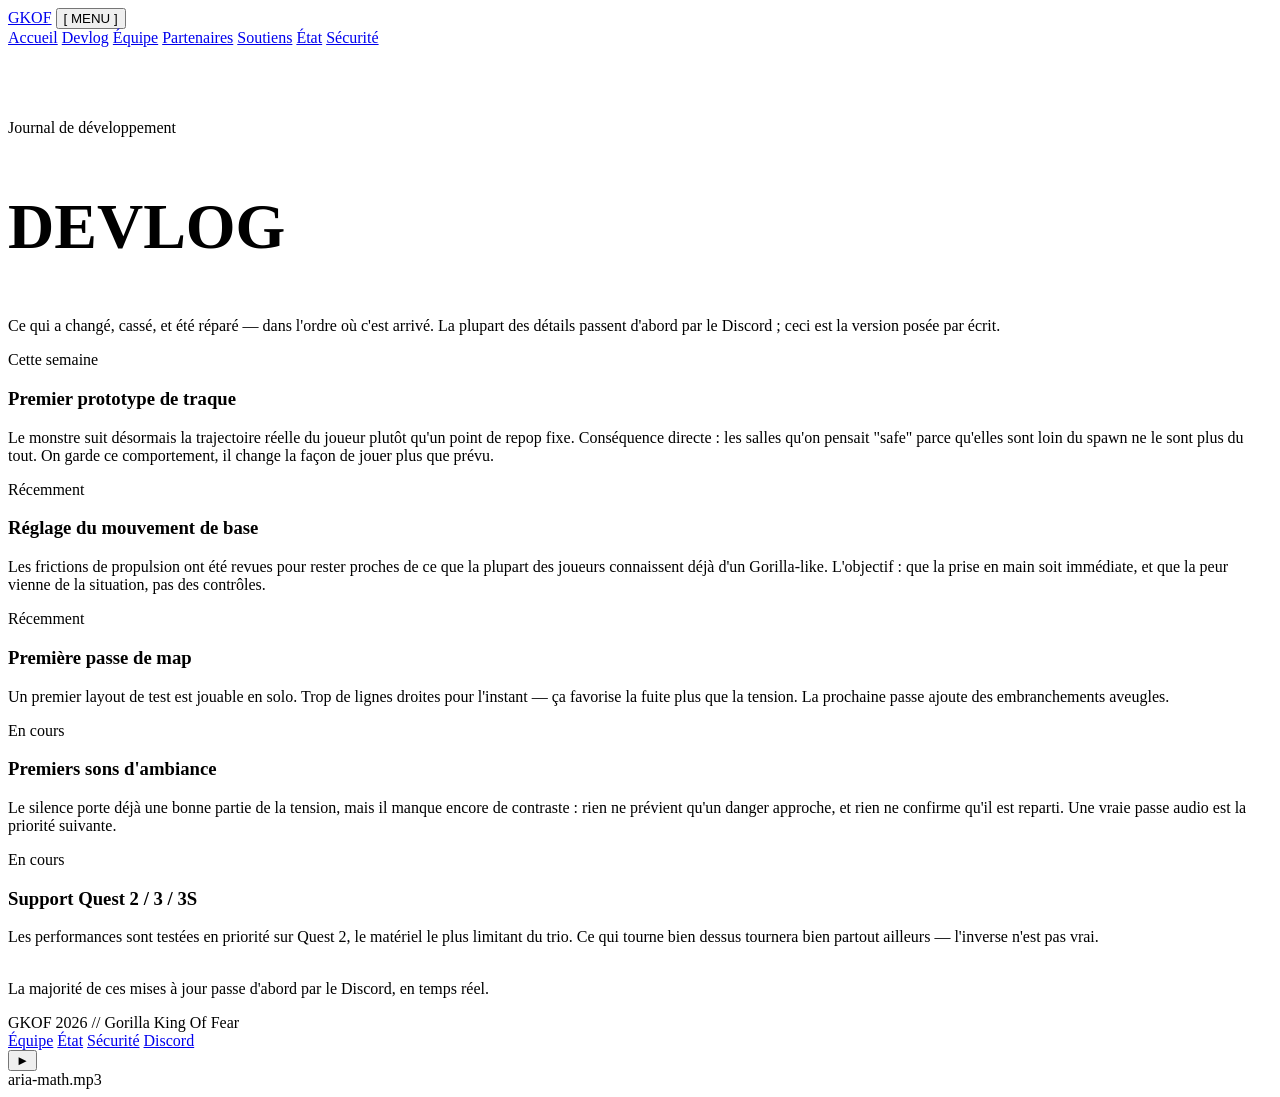
==== devlog.html @ 18f98f0b "Add files via upload" ====
<!DOCTYPE html>
<html lang="fr">
<head>
<meta charset="UTF-8">
<title>Devlog — GKOF</title>
<meta name="description" content="Journal de développement de Gorilla King Of Fear (GKOF).">
<meta name="viewport" content="width=device-width, initial-scale=1.0">
<meta name="theme-color" content="#060606">
<link rel="preconnect" href="https://fonts.googleapis.com">
<link href="https://fonts.googleapis.com/css2?family=Anton&family=IBM+Plex+Mono:wght@400;500;600&family=VT323&display=swap" rel="stylesheet">
<link rel="stylesheet" href="assets/style.css">
</head>
<body>

<div class="crt-overlay"></div>
<div class="noise-overlay"></div>
<div class="vignette"></div>

<audio id="bgm" src="assets/aria-math.mp3" loop preload="none"></audio>

<header class="site-header">
  <div class="header-inner">
    <a class="brand" href="index.html"><span class="rec"></span> GKOF</a>
    <button class="nav-toggle">[ MENU ]</button>
    <nav class="main-nav">
      <a href="index.html">Accueil</a>
      <a href="devlog.html" class="active">Devlog</a>
      <a href="equipe.html">Équipe</a>
      <a href="partenaires.html">Partenaires</a>
      <a href="soutiens.html">Soutiens</a>
      <a href="etat.html">État</a>
      <a href="securite.html">Sécurité</a>
    </nav>
  </div>
</header>

<main>

  <section class="hero" style="padding-top:56px;">
    <div class="wrap">
      <p class="eyebrow">Journal de développement</p>
      <h1 class="glitch-title" data-text="DEVLOG" style="font-size:clamp(38px,7vw,64px);">DEVLOG</h1>
      <p class="lede">Ce qui a changé, cassé, et été réparé — dans l'ordre où c'est arrivé. La plupart
      des détails passent d'abord par le Discord ; ceci est la version posée par écrit.</p>
    </div>
  </section>

  <section style="border-bottom:none;">
    <div class="wrap">

      <div class="log-entry">
        <div class="log-tag">Cette semaine</div>
        <div>
          <h3>Premier prototype de traque</h3>
          <p>Le monstre suit désormais la trajectoire réelle du joueur plutôt qu'un point de
          repop fixe. Conséquence directe : les salles qu'on pensait "safe" parce qu'elles sont loin
          du spawn ne le sont plus du tout. On garde ce comportement, il change la façon de jouer
          plus que prévu.</p>
        </div>
      </div>

      <div class="log-entry">
        <div class="log-tag">Récemment</div>
        <div>
          <h3>Réglage du mouvement de base</h3>
          <p>Les frictions de propulsion ont été revues pour rester proches de ce que la plupart
          des joueurs connaissent déjà d'un Gorilla-like. L'objectif : que la prise en main soit
          immédiate, et que la peur vienne de la situation, pas des contrôles.</p>
        </div>
      </div>

      <div class="log-entry">
        <div class="log-tag">Récemment</div>
        <div>
          <h3>Première passe de map</h3>
          <p>Un premier layout de test est jouable en solo. Trop de lignes droites pour l'instant —
          ça favorise la fuite plus que la tension. La prochaine passe ajoute des embranchements
          aveugles.</p>
        </div>
      </div>

      <div class="log-entry">
        <div class="log-tag">En cours</div>
        <div>
          <h3>Premiers sons d'ambiance</h3>
          <p>Le silence porte déjà une bonne partie de la tension, mais il manque encore de
          contraste : rien ne prévient qu'un danger approche, et rien ne confirme qu'il est reparti.
          Une vraie passe audio est la priorité suivante.</p>
        </div>
      </div>

      <div class="log-entry">
        <div class="log-tag">En cours</div>
        <div>
          <h3>Support Quest 2 / 3 / 3S</h3>
          <p>Les performances sont testées en priorité sur Quest 2, le matériel le plus limitant du
          trio. Ce qui tourne bien dessus tournera bien partout ailleurs — l'inverse n'est pas vrai.</p>
        </div>
      </div>

      <p style="margin-top:34px; font-family:var(--font-data); color:var(--fg-faint); font-size:16px;">
        La majorité de ces mises à jour passe d'abord par le Discord, en temps réel.
      </p>
    </div>
  </section>

</main>

<footer class="site-footer">
  <div class="wrap">
    GKOF 2026 // Gorilla King Of Fear
    <div class="footer-links">
      <a href="equipe.html">Équipe</a>
      <a href="etat.html">État</a>
      <a href="securite.html">Sécurité</a>
      <a href="#">Discord</a>
    </div>
  </div>
</footer>

<div class="tape-deck">
  <button id="tapePlay" aria-label="Lancer la musique">►</button>
  <div class="bars"><i></i><i></i><i></i><i></i></div>
  <span>aria-math.mp3</span>
</div>

<script src="assets/glitch.js"></script>
</body>
</html>
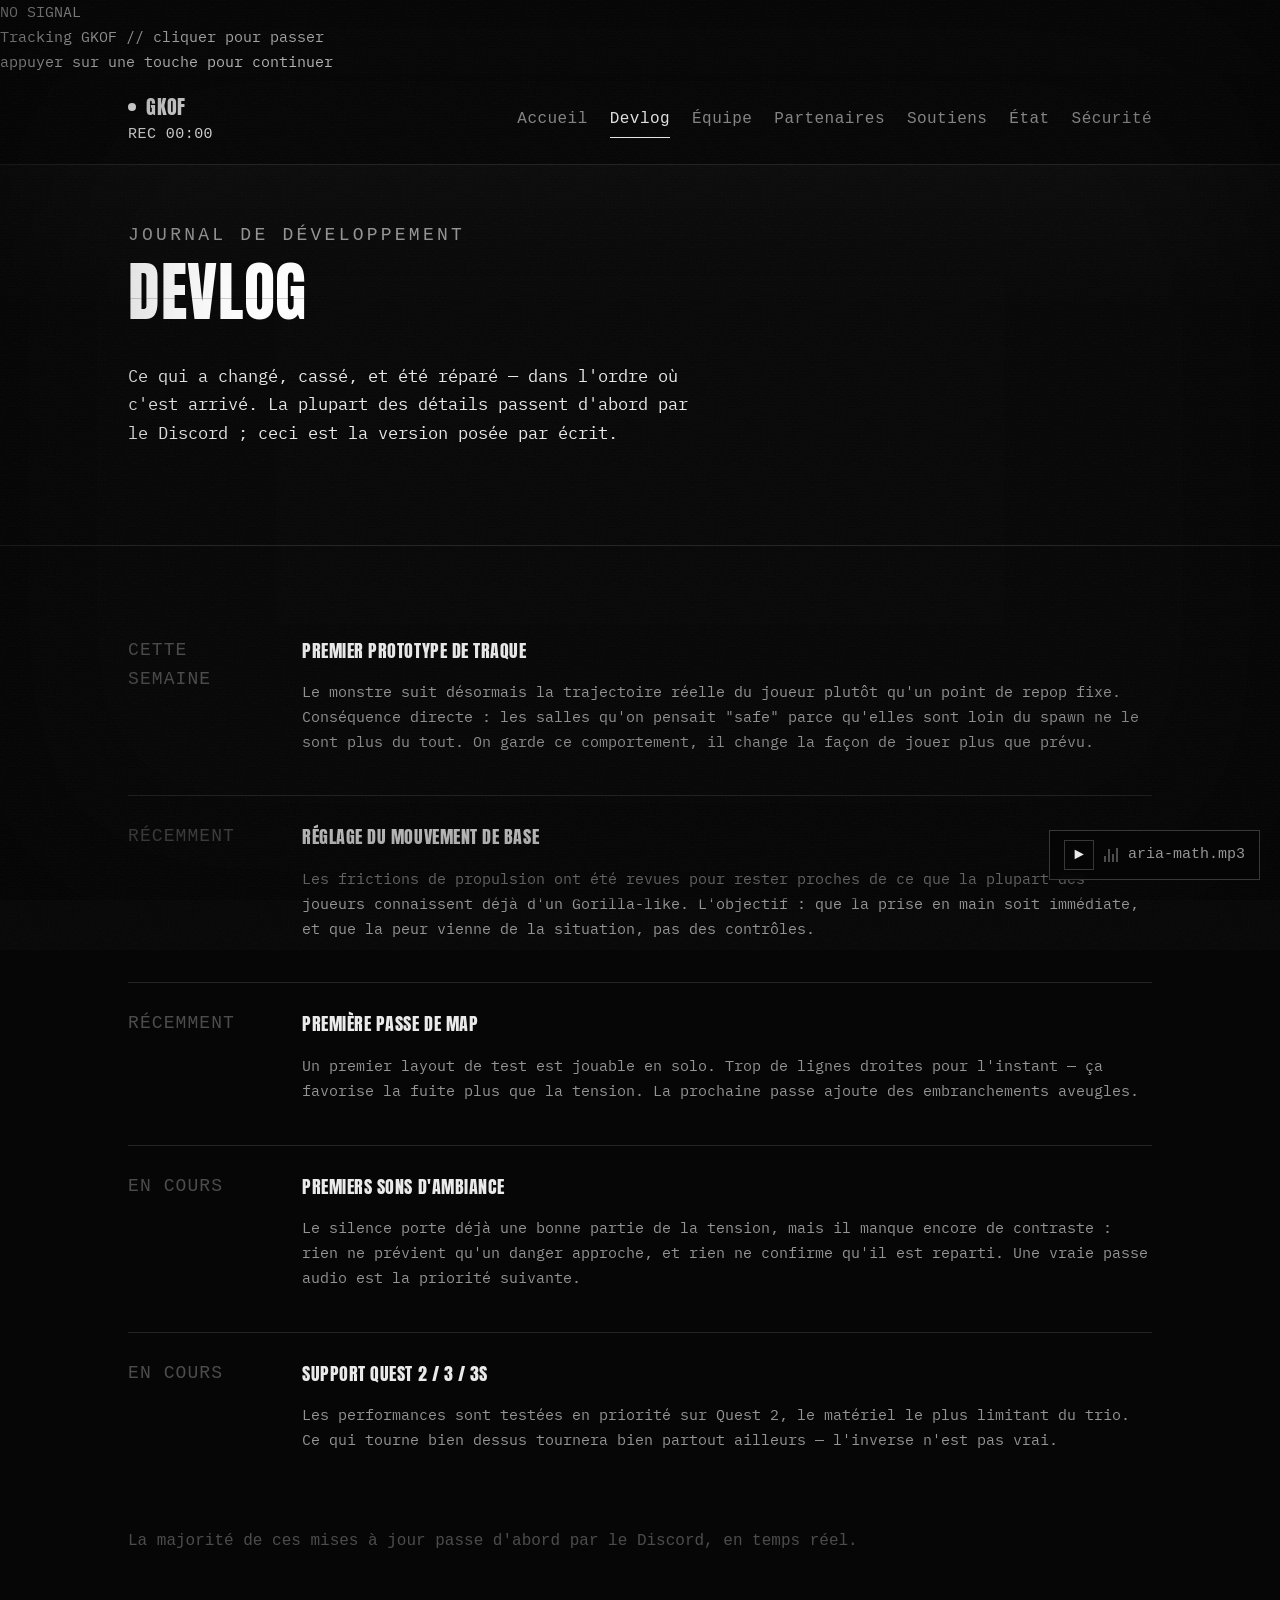
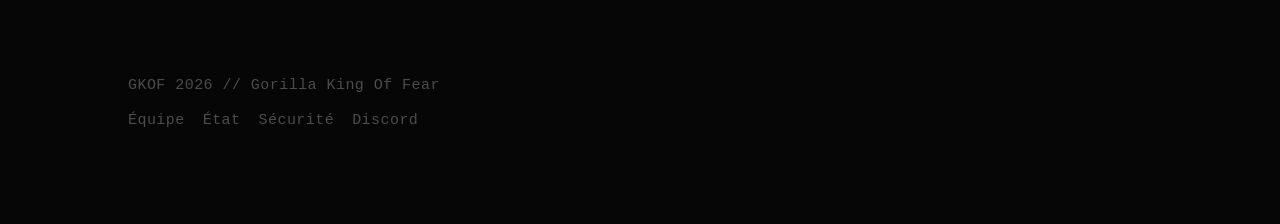
==== commit c7478e75: "Update devlog.html" ====
--- a/devlog.html
+++ b/devlog.html
@@ -12,15 +12,28 @@
 </head>
 <body>
 
+<div class="intro-boot" id="introBoot">
+  <div class="noise-full"></div>
+  <div class="boot-text">NO SIGNAL</div>
+  <div class="boot-sub">Tracking GKOF // cliquer pour passer</div>
+  <div class="skip-hint">appuyer sur une touche pour continuer</div>
+  <div class="test-bars"><i></i><i></i><i></i><i></i><i></i><i></i><i></i></div>
+</div>
+
 <div class="crt-overlay"></div>
 <div class="noise-overlay"></div>
 <div class="vignette"></div>
+<div class="tracking-sweep"></div>
 
 <audio id="bgm" src="assets/aria-math.mp3" loop preload="none"></audio>
 
+<div class="test-bars"><i></i><i></i><i></i><i></i><i></i><i></i><i></i></div>
 <header class="site-header">
   <div class="header-inner">
-    <a class="brand" href="index.html"><span class="rec"></span> GKOF</a>
+    <div class="header-left">
+      <a class="brand" href="index.html"><span class="rec"></span> GKOF</a>
+      <span class="rec-timer" id="recTimer">REC 00:00</span>
+    </div>
     <button class="nav-toggle">[ MENU ]</button>
     <nav class="main-nav">
       <a href="index.html">Accueil</a>
@@ -106,6 +119,7 @@
 
 </main>
 
+<div class="test-bars foot"><i></i><i></i><i></i><i></i><i></i><i></i><i></i></div>
 <footer class="site-footer">
   <div class="wrap">
     GKOF 2026 // Gorilla King Of Fear
--- a/assets/style.css
+++ b/assets/style.css
@@ -0,0 +1,331 @@
+/* ==========================================================================
+   GORILLA KING OF FEAR — VHS/GLITCH SYSTEM
+   Monochrome. Everything is a shade of the same signal.
+   ========================================================================== */
+
+:root{
+  --bg:        #060606;
+  --bg-alt:    #0d0d0d;
+  --fg:        #eaeaea;
+  --fg-dim:    #949494;
+  --fg-faint:  #4c4c4c;
+  --line:      #232323;
+  --line-lite: #383838;
+  --white:     #ffffff;
+  --black:     #000000;
+
+  --font-display: 'Anton', 'Arial Narrow', sans-serif;
+  --font-body:    'IBM Plex Mono', 'Courier New', monospace;
+  --font-data:    'VT323', monospace;
+
+  --ease: cubic-bezier(.2,.8,.2,1);
+}
+
+*{ box-sizing:border-box; }
+html{ scroll-behavior:smooth; }
+
+body{
+  margin:0;
+  background:var(--bg);
+  color:var(--fg);
+  font-family:var(--font-body);
+  font-size:15px;
+  line-height:1.65;
+  -webkit-font-smoothing:antialiased;
+  position:relative;
+  overflow-x:hidden;
+}
+
+a{ color:inherit; text-decoration:none; }
+img{ max-width:100%; display:block; }
+::selection{ background:var(--white); color:var(--black); }
+
+/* Focus visibility kept even in a broken-signal theme */
+a:focus-visible, button:focus-visible, input:focus-visible{
+  outline:2px solid var(--white);
+  outline-offset:3px;
+}
+
+/* -------------------------------------------------------------------------
+   AMBIENT SIGNAL: scanlines + noise + vignette, fixed over everything
+   ------------------------------------------------------------------------- */
+.crt-overlay{
+  position:fixed; inset:0; pointer-events:none; z-index:9000; mix-blend-mode:overlay;
+  background:
+    repeating-linear-gradient(
+      to bottom,
+      rgba(255,255,255,.035) 0px,
+      rgba(255,255,255,.035) 1px,
+      rgba(0,0,0,0) 2px,
+      rgba(0,0,0,0) 3px
+    );
+}
+.noise-overlay{
+  position:fixed; inset:-50px; pointer-events:none; z-index:8999; opacity:.05;
+  background-image:url("data:image/svg+xml;utf8,<svg xmlns='http://www.w3.org/2000/svg' width='120' height='120'><filter id='n'><feTurbulence type='fractalNoise' baseFrequency='0.9' numOctaves='2' stitchTiles='stitch'/></filter><rect width='100%25' height='100%25' filter='url(%23n)'/></svg>");
+  animation:noise-shift 1s steps(4) infinite;
+}
+@keyframes noise-shift{
+  0%{ transform:translate(0,0); } 25%{ transform:translate(-2%,1%); }
+  50%{ transform:translate(1%,-2%); } 75%{ transform:translate(-1%,-1%); }
+  100%{ transform:translate(0,0); }
+}
+.vignette{
+  position:fixed; inset:0; pointer-events:none; z-index:8998;
+  box-shadow: inset 0 0 18vw rgba(0,0,0,.85);
+}
+
+/* Occasional full-signal glitch burst, toggled briefly via JS */
+body.glitch-burst .site-header,
+body.glitch-burst main,
+body.glitch-burst .site-footer{
+  animation: burst .18s steps(2) 1;
+}
+@keyframes burst{
+  0%{ transform:translate(0,0); filter:invert(0); }
+  30%{ transform:translate(-6px,2px); filter:invert(1); }
+  60%{ transform:translate(5px,-2px); filter:invert(0); }
+  100%{ transform:translate(0,0); }
+}
+
+/* -------------------------------------------------------------------------
+   LAYOUT SHELL
+   ------------------------------------------------------------------------- */
+.wrap{ max-width:1080px; margin:0 auto; padding:0 28px; }
+
+.site-header{
+  position:sticky; top:0; z-index:100;
+  background:rgba(6,6,6,.86);
+  backdrop-filter:blur(3px);
+  border-bottom:1px solid var(--line);
+}
+.header-inner{
+  display:flex; align-items:center; justify-content:space-between;
+  padding:16px 28px; max-width:1080px; margin:0 auto;
+  font-family:var(--font-data); letter-spacing:.03em;
+}
+.brand{
+  font-family:var(--font-display);
+  font-size:20px; letter-spacing:.04em;
+  display:flex; align-items:center; gap:10px;
+}
+.brand .rec{
+  width:8px; height:8px; border-radius:50%; background:var(--white);
+  animation:blink 1.6s steps(1) infinite;
+}
+@keyframes blink{ 50%{ opacity:.15; } }
+
+nav.main-nav{ display:flex; gap:22px; flex-wrap:wrap; font-size:16px; }
+nav.main-nav a{
+  color:var(--fg-dim); position:relative; padding:2px 0;
+  transition:color .15s var(--ease);
+}
+nav.main-nav a:hover{ color:var(--fg); }
+nav.main-nav a.active{ color:var(--white); }
+nav.main-nav a.active::after{
+  content:''; position:absolute; left:0; right:0; bottom:-4px; height:1px; background:var(--white);
+}
+
+.nav-toggle{
+  display:none; background:none; border:1px solid var(--line-lite); color:var(--fg);
+  font-family:var(--font-data); font-size:18px; padding:6px 12px; cursor:pointer;
+}
+
+/* -------------------------------------------------------------------------
+   TYPOGRAPHY
+   ------------------------------------------------------------------------- */
+.eyebrow{
+  font-family:var(--font-data); font-size:18px; letter-spacing:.18em;
+  color:var(--fg-dim); text-transform:uppercase; margin:0 0 10px;
+}
+h1,h2,h3{ font-family:var(--font-display); font-weight:400; letter-spacing:.01em; margin:0; text-transform:uppercase; }
+h1{ font-size:clamp(42px,8vw,88px); line-height:.98; }
+h2{ font-size:clamp(26px,4vw,40px); line-height:1.05; }
+h3{ font-size:18px; letter-spacing:.03em; }
+p{ color:var(--fg-dim); }
+.lede{ font-size:17px; color:var(--fg); max-width:56ch; }
+
+/* Glitch title: layered text-shadow clones nudged via keyframes, monochrome only */
+.glitch-title{
+  position:relative; color:var(--white); display:inline-block;
+}
+.glitch-title::before,
+.glitch-title::after{
+  content:attr(data-text);
+  position:absolute; left:0; top:0; width:100%; height:100%;
+  overflow:hidden; color:var(--white); background:var(--bg);
+}
+.glitch-title::before{ animation:glitch-1 3.4s infinite steps(1); clip-path:inset(0 0 55% 0); }
+.glitch-title::after{ animation:glitch-2 3.9s infinite steps(1); clip-path:inset(60% 0 0 0); }
+@keyframes glitch-1{
+  0%,92%{ transform:translate(0,0); opacity:0; }
+  93%{ transform:translate(-4px,-1px); opacity:.9; }
+  95%{ transform:translate(3px,1px); opacity:.8; }
+  97%{ transform:translate(-2px,0); opacity:.6; }
+  100%{ transform:translate(0,0); opacity:0; }
+}
+@keyframes glitch-2{
+  0%,90%{ transform:translate(0,0); opacity:0; }
+  91%{ transform:translate(4px,1px); opacity:.85; }
+  94%{ transform:translate(-3px,-1px); opacity:.7; }
+  96%{ transform:translate(2px,0); opacity:.5; }
+  100%{ transform:translate(0,0); opacity:0; }
+}
+
+/* -------------------------------------------------------------------------
+   HERO
+   ------------------------------------------------------------------------- */
+.hero{
+  padding:96px 0 64px; border-bottom:1px solid var(--line);
+  background:
+    linear-gradient(180deg, rgba(255,255,255,.02), rgba(0,0,0,0) 40%);
+}
+.hero .tape-meta{
+  display:flex; gap:18px; flex-wrap:wrap; font-family:var(--font-data);
+  font-size:16px; color:var(--fg-faint); margin-bottom:22px; letter-spacing:.05em;
+}
+.hero .tape-meta span::before{ content:'// '; }
+.hero h1{ margin-bottom:22px; }
+.hero .lede{ margin-bottom:34px; }
+.cta-row{ display:flex; gap:14px; flex-wrap:wrap; }
+
+.btn{
+  font-family:var(--font-data); font-size:18px; letter-spacing:.03em;
+  padding:11px 22px; border:1px solid var(--fg); color:var(--bg);
+  background:var(--fg); cursor:pointer; transition:all .15s var(--ease);
+  display:inline-flex; align-items:center; gap:8px;
+}
+.btn:hover{ background:var(--bg); color:var(--fg); }
+.btn.ghost{ background:transparent; color:var(--fg); border-color:var(--line-lite); }
+.btn.ghost:hover{ border-color:var(--fg); }
+
+/* -------------------------------------------------------------------------
+   STAT BAR
+   ------------------------------------------------------------------------- */
+.stat-bar{
+  display:grid; grid-template-columns:repeat(auto-fit,minmax(150px,1fr));
+  border-top:1px solid var(--line); border-bottom:1px solid var(--line);
+}
+.stat-cell{
+  padding:20px 24px; border-right:1px solid var(--line);
+}
+.stat-cell:last-child{ border-right:none; }
+.stat-cell .label{ font-family:var(--font-data); color:var(--fg-faint); font-size:15px; letter-spacing:.08em; text-transform:uppercase; }
+.stat-cell .value{ font-family:var(--font-display); font-size:22px; margin-top:4px; text-transform:uppercase; }
+
+/* -------------------------------------------------------------------------
+   SECTIONS
+   ------------------------------------------------------------------------- */
+section{ padding:64px 0; border-bottom:1px solid var(--line); }
+section:last-of-type{ border-bottom:none; }
+.section-head{ margin-bottom:36px; }
+
+.grid-2{ display:grid; grid-template-columns:1fr 1fr; gap:40px; }
+.grid-3{ display:grid; grid-template-columns:repeat(3,1fr); gap:24px; }
+
+/* Devlog entries */
+.log-entry{
+  padding:26px 0; border-top:1px solid var(--line);
+  display:grid; grid-template-columns:150px 1fr; gap:24px;
+}
+.log-entry:first-of-type{ border-top:none; }
+.log-tag{ font-family:var(--font-data); font-size:18px; color:var(--fg-faint); letter-spacing:.06em; text-transform:uppercase; }
+.log-entry h3{ margin-bottom:8px; }
+
+/* Cards */
+.card{
+  border:1px solid var(--line); padding:22px; background:var(--bg-alt);
+}
+.card h3{ margin-bottom:10px; }
+
+/* Team roster */
+.roster{ width:100%; border-collapse:collapse; }
+.roster th, .roster td{
+  text-align:left; padding:14px 10px; border-bottom:1px solid var(--line);
+  font-size:15px;
+}
+.roster th{
+  font-family:var(--font-data); text-transform:uppercase; letter-spacing:.08em;
+  color:var(--fg-faint); font-weight:400; font-size:15px;
+}
+.roster td.name{ font-family:var(--font-display); font-size:17px; letter-spacing:.02em; text-transform:uppercase; color:var(--fg); }
+
+/* Empty state */
+.empty-state{
+  border:1px dashed var(--line-lite); padding:48px 28px; text-align:center;
+}
+.empty-state .glyph{ font-family:var(--font-data); font-size:44px; color:var(--fg-faint); margin-bottom:10px; }
+.empty-state p{ max-width:44ch; margin:0 auto; }
+
+/* Status indicator dots */
+.status-row{ display:flex; align-items:center; gap:10px; padding:16px 0; border-top:1px solid var(--line); }
+.status-row:first-of-type{ border-top:none; }
+.dot{ width:9px; height:9px; border-radius:50%; background:var(--fg-faint); flex:none; }
+.dot.up{ background:var(--white); box-shadow:0 0 6px rgba(255,255,255,.6); animation:blink 2.4s steps(1) infinite; }
+.dot.checking{ background:var(--fg-dim); animation:blink 1s steps(1) infinite; }
+.status-row .name{ font-family:var(--font-data); font-size:17px; letter-spacing:.03em; }
+.status-row .state{ margin-left:auto; font-family:var(--font-data); color:var(--fg-faint); font-size:16px; text-transform:uppercase; }
+
+/* -------------------------------------------------------------------------
+   FOOTER
+   ------------------------------------------------------------------------- */
+.site-footer{
+  padding:40px 0 90px; font-family:var(--font-data); color:var(--fg-faint);
+  font-size:15px; letter-spacing:.03em;
+}
+.footer-links{ display:flex; gap:18px; flex-wrap:wrap; margin-top:10px; }
+.footer-links a:hover{ color:var(--fg); }
+
+/* -------------------------------------------------------------------------
+   AUDIO TOGGLE — bottom-right VHS deck control
+   ------------------------------------------------------------------------- */
+.tape-deck{
+  position:fixed; bottom:20px; right:20px; z-index:9500;
+  display:flex; align-items:center; gap:10px;
+  background:rgba(6,6,6,.9); border:1px solid var(--line-lite);
+  padding:9px 14px; font-family:var(--font-data); font-size:15px;
+  color:var(--fg-dim); backdrop-filter:blur(2px);
+}
+.tape-deck button{
+  background:none; border:1px solid var(--line-lite); color:var(--fg);
+  width:30px; height:30px; cursor:pointer; font-family:var(--font-data); font-size:16px;
+  display:flex; align-items:center; justify-content:center;
+  transition:border-color .15s var(--ease);
+}
+.tape-deck button:hover{ border-color:var(--fg); }
+.tape-deck .bars{ display:flex; gap:2px; align-items:flex-end; height:14px; }
+.tape-deck .bars i{
+  width:2px; background:var(--fg-faint); display:block; animation:eq 1s ease-in-out infinite;
+}
+body.playing .tape-deck .bars i{ background:var(--fg); }
+.tape-deck .bars i:nth-child(1){ animation-delay:.0s; height:40%; }
+.tape-deck .bars i:nth-child(2){ animation-delay:.2s; height:90%; }
+.tape-deck .bars i:nth-child(3){ animation-delay:.4s; height:60%; }
+.tape-deck .bars i:nth-child(4){ animation-delay:.1s; height:100%; }
+@keyframes eq{ 0%,100%{ transform:scaleY(.4); } 50%{ transform:scaleY(1); } }
+body:not(.playing) .tape-deck .bars i{ animation-play-state:paused; }
+
+/* -------------------------------------------------------------------------
+   RESPONSIVE
+   ------------------------------------------------------------------------- */
+@media (max-width:820px){
+  .grid-2, .grid-3{ grid-template-columns:1fr; }
+  .stat-bar{ grid-template-columns:repeat(2,1fr); }
+  .log-entry{ grid-template-columns:1fr; gap:6px; }
+}
+@media (max-width:680px){
+  nav.main-nav{
+    display:none; position:absolute; top:100%; left:0; right:0;
+    background:var(--bg); border-bottom:1px solid var(--line);
+    flex-direction:column; padding:14px 28px; gap:14px;
+  }
+  nav.main-nav.open{ display:flex; }
+  .nav-toggle{ display:block; }
+  .stat-bar{ grid-template-columns:1fr 1fr; }
+}
+
+/* Respect reduced motion */
+@media (prefers-reduced-motion: reduce){
+  *{ animation-duration:.001s !important; animation-iteration-count:1 !important; }
+  html{ scroll-behavior:auto; }
+}
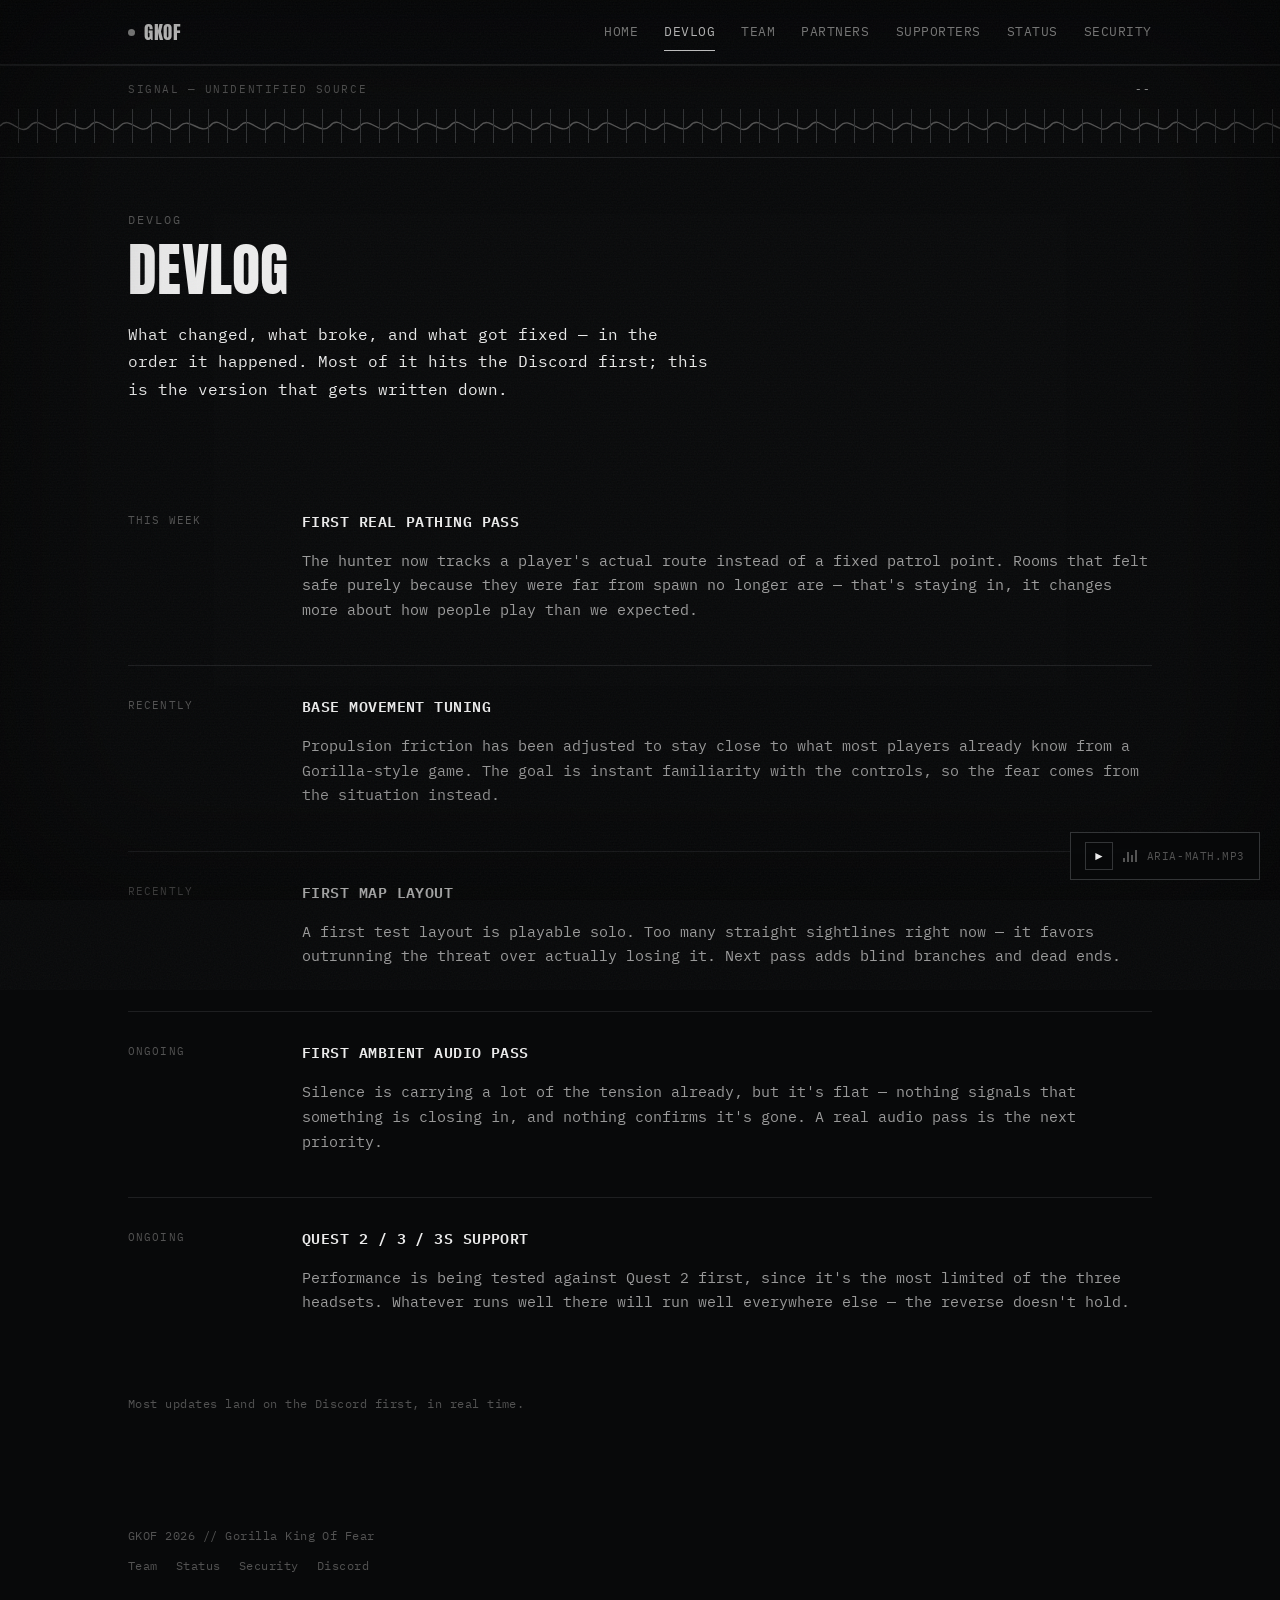
==== commit 47608e0a: "Add files via upload" ====
--- a/devlog.html
+++ b/devlog.html
@@ -1,60 +1,54 @@
 <!DOCTYPE html>
-<html lang="fr">
+<html lang="en">
 <head>
 <meta charset="UTF-8">
 <title>Devlog — GKOF</title>
-<meta name="description" content="Journal de développement de Gorilla King Of Fear (GKOF).">
+<meta name="description" content="Development log for Gorilla King Of Fear (GKOF).">
 <meta name="viewport" content="width=device-width, initial-scale=1.0">
-<meta name="theme-color" content="#060606">
+<meta name="theme-color" content="#08090a">
 <link rel="preconnect" href="https://fonts.googleapis.com">
-<link href="https://fonts.googleapis.com/css2?family=Anton&family=IBM+Plex+Mono:wght@400;500;600&family=VT323&display=swap" rel="stylesheet">
+<link href="https://fonts.googleapis.com/css2?family=Anton&family=IBM+Plex+Mono:wght@400;500;600&display=swap" rel="stylesheet">
 <link rel="stylesheet" href="assets/style.css">
 </head>
 <body>
 
-<div class="intro-boot" id="introBoot">
-  <div class="noise-full"></div>
-  <div class="boot-text">NO SIGNAL</div>
-  <div class="boot-sub">Tracking GKOF // cliquer pour passer</div>
-  <div class="skip-hint">appuyer sur une touche pour continuer</div>
-  <div class="test-bars"><i></i><i></i><i></i><i></i><i></i><i></i><i></i></div>
-</div>
-
-<div class="crt-overlay"></div>
-<div class="noise-overlay"></div>
+<div class="grain"></div>
+<div class="scanlines"></div>
 <div class="vignette"></div>
-<div class="tracking-sweep"></div>
 
 <audio id="bgm" src="assets/aria-math.mp3" loop preload="none"></audio>
 
-<div class="test-bars"><i></i><i></i><i></i><i></i><i></i><i></i><i></i></div>
 <header class="site-header">
   <div class="header-inner">
-    <div class="header-left">
-      <a class="brand" href="index.html"><span class="rec"></span> GKOF</a>
-      <span class="rec-timer" id="recTimer">REC 00:00</span>
-    </div>
-    <button class="nav-toggle">[ MENU ]</button>
+    <a class="brand" href="index.html"><span class="rec"></span> GKOF</a>
+    <button class="nav-toggle">Menu</button>
     <nav class="main-nav">
-      <a href="index.html">Accueil</a>
+      <a href="index.html">Home</a>
       <a href="devlog.html" class="active">Devlog</a>
-      <a href="equipe.html">Équipe</a>
-      <a href="partenaires.html">Partenaires</a>
-      <a href="soutiens.html">Soutiens</a>
-      <a href="etat.html">État</a>
-      <a href="securite.html">Sécurité</a>
+      <a href="team.html">Team</a>
+      <a href="partners.html">Partners</a>
+      <a href="supporters.html">Supporters</a>
+      <a href="status.html">Status</a>
+      <a href="security.html">Security</a>
     </nav>
   </div>
 </header>
 
 <main>
+  <div class="signal-strip">
+    <div class="signal-head">
+      <span>Signal — unidentified source</span>
+      <span class="signal-value" id="signalValue">--</span>
+    </div>
+    <div class="signal-wave"></div>
+  </div>
 
-  <section class="hero" style="padding-top:56px;">
+  <section class="hero" style="padding-top:52px; border-bottom:none;">
     <div class="wrap">
-      <p class="eyebrow">Journal de développement</p>
-      <h1 class="glitch-title" data-text="DEVLOG" style="font-size:clamp(38px,7vw,64px);">DEVLOG</h1>
-      <p class="lede">Ce qui a changé, cassé, et été réparé — dans l'ordre où c'est arrivé. La plupart
-      des détails passent d'abord par le Discord ; ceci est la version posée par écrit.</p>
+      <p class="eyebrow">Devlog</p>
+      <h1 style="font-size:clamp(36px,6.5vw,58px);">Devlog</h1>
+      <p class="lede">What changed, what broke, and what got fixed — in the order it happened. Most
+      of it hits the Discord first; this is the version that gets written down.</p>
     </div>
   </section>
 
@@ -62,78 +56,77 @@
     <div class="wrap">
 
       <div class="log-entry">
-        <div class="log-tag">Cette semaine</div>
+        <div class="log-tag">This week</div>
         <div>
-          <h3>Premier prototype de traque</h3>
-          <p>Le monstre suit désormais la trajectoire réelle du joueur plutôt qu'un point de
-          repop fixe. Conséquence directe : les salles qu'on pensait "safe" parce qu'elles sont loin
-          du spawn ne le sont plus du tout. On garde ce comportement, il change la façon de jouer
-          plus que prévu.</p>
+          <h3>First real pathing pass</h3>
+          <p>The hunter now tracks a player's actual route instead of a fixed patrol point. Rooms
+          that felt safe purely because they were far from spawn no longer are — that's staying in,
+          it changes more about how people play than we expected.</p>
         </div>
       </div>
 
       <div class="log-entry">
-        <div class="log-tag">Récemment</div>
+        <div class="log-tag">Recently</div>
         <div>
-          <h3>Réglage du mouvement de base</h3>
-          <p>Les frictions de propulsion ont été revues pour rester proches de ce que la plupart
-          des joueurs connaissent déjà d'un Gorilla-like. L'objectif : que la prise en main soit
-          immédiate, et que la peur vienne de la situation, pas des contrôles.</p>
+          <h3>Base movement tuning</h3>
+          <p>Propulsion friction has been adjusted to stay close to what most players already know
+          from a Gorilla-style game. The goal is instant familiarity with the controls, so the fear
+          comes from the situation instead.</p>
         </div>
       </div>
 
       <div class="log-entry">
-        <div class="log-tag">Récemment</div>
+        <div class="log-tag">Recently</div>
         <div>
-          <h3>Première passe de map</h3>
-          <p>Un premier layout de test est jouable en solo. Trop de lignes droites pour l'instant —
-          ça favorise la fuite plus que la tension. La prochaine passe ajoute des embranchements
-          aveugles.</p>
+          <h3>First map layout</h3>
+          <p>A first test layout is playable solo. Too many straight sightlines right now — it
+          favors outrunning the threat over actually losing it. Next pass adds blind branches and
+          dead ends.</p>
         </div>
       </div>
 
       <div class="log-entry">
-        <div class="log-tag">En cours</div>
+        <div class="log-tag">Ongoing</div>
         <div>
-          <h3>Premiers sons d'ambiance</h3>
-          <p>Le silence porte déjà une bonne partie de la tension, mais il manque encore de
-          contraste : rien ne prévient qu'un danger approche, et rien ne confirme qu'il est reparti.
-          Une vraie passe audio est la priorité suivante.</p>
+          <h3>First ambient audio pass</h3>
+          <p>Silence is carrying a lot of the tension already, but it's flat — nothing signals that
+          something is closing in, and nothing confirms it's gone. A real audio pass is the next
+          priority.</p>
         </div>
       </div>
 
       <div class="log-entry">
-        <div class="log-tag">En cours</div>
+        <div class="log-tag">Ongoing</div>
         <div>
-          <h3>Support Quest 2 / 3 / 3S</h3>
-          <p>Les performances sont testées en priorité sur Quest 2, le matériel le plus limitant du
-          trio. Ce qui tourne bien dessus tournera bien partout ailleurs — l'inverse n'est pas vrai.</p>
+          <h3>Quest 2 / 3 / 3S support</h3>
+          <p>Performance is being tested against Quest 2 first, since it's the most limited of the
+          three headsets. Whatever runs well there will run well everywhere else — the reverse
+          doesn't hold.</p>
         </div>
       </div>
 
-      <p style="margin-top:34px; font-family:var(--font-data); color:var(--fg-faint); font-size:16px;">
-        La majorité de ces mises à jour passe d'abord par le Discord, en temps réel.
+      <p style="margin-top:36px; color:var(--fg-faint); font-size:12px; letter-spacing:.04em;">
+        Most updates land on the Discord first, in real time.
       </p>
     </div>
   </section>
 
 </main>
 
-<div class="test-bars foot"><i></i><i></i><i></i><i></i><i></i><i></i><i></i></div>
 <footer class="site-footer">
   <div class="wrap">
     GKOF 2026 // Gorilla King Of Fear
     <div class="footer-links">
-      <a href="equipe.html">Équipe</a>
-      <a href="etat.html">État</a>
-      <a href="securite.html">Sécurité</a>
+      <a href="team.html">Team</a>
+      <a href="status.html">Status</a>
+      <a href="security.html">Security</a>
       <a href="#">Discord</a>
     </div>
   </div>
 </footer>
 
 <div class="tape-deck">
-  <button id="tapePlay" aria-label="Lancer la musique">►</button>
+  <button id="tapePlay" aria-label="Stop music">❚❚</button>
   <div class="bars"><i></i><i></i><i></i><i></i></div>
   <span>aria-math.mp3</span>
 </div>
--- a/assets/style.css
+++ b/assets/style.css
@@ -1,22 +1,21 @@
 /* ==========================================================================
-   GORILLA KING OF FEAR — VHS/GLITCH SYSTEM
-   Monochrome. Everything is a shade of the same signal.
+   GORILLA KING OF FEAR — signal system
+   Monochrome. One signature: the waveform. Everything else stays quiet.
    ========================================================================== */
 
 :root{
-  --bg:        #060606;
-  --bg-alt:    #0d0d0d;
-  --fg:        #eaeaea;
-  --fg-dim:    #949494;
-  --fg-faint:  #4c4c4c;
-  --line:      #232323;
-  --line-lite: #383838;
+  --bg:        #08090a;
+  --bg-alt:    #0e0f10;
+  --fg:        #ececec;
+  --fg-dim:    #9a9a9a;
+  --fg-faint:  #535353;
+  --line:      #1e1f21;
+  --line-lite: #333537;
   --white:     #ffffff;
   --black:     #000000;
 
   --font-display: 'Anton', 'Arial Narrow', sans-serif;
   --font-body:    'IBM Plex Mono', 'Courier New', monospace;
-  --font-data:    'VT323', monospace;
 
   --ease: cubic-bezier(.2,.8,.2,1);
 }
@@ -30,7 +29,7 @@
   color:var(--fg);
   font-family:var(--font-body);
   font-size:15px;
-  line-height:1.65;
+  line-height:1.7;
   -webkit-font-smoothing:antialiased;
   position:relative;
   overflow-x:hidden;
@@ -40,53 +39,38 @@
 img{ max-width:100%; display:block; }
 ::selection{ background:var(--white); color:var(--black); }
 
-/* Focus visibility kept even in a broken-signal theme */
-a:focus-visible, button:focus-visible, input:focus-visible{
-  outline:2px solid var(--white);
+a:focus-visible, button:focus-visible{
+  outline:1px solid var(--white);
   outline-offset:3px;
 }
 
 /* -------------------------------------------------------------------------
-   AMBIENT SIGNAL: scanlines + noise + vignette, fixed over everything
-   ------------------------------------------------------------------------- */
-.crt-overlay{
-  position:fixed; inset:0; pointer-events:none; z-index:9000; mix-blend-mode:overlay;
-  background:
-    repeating-linear-gradient(
-      to bottom,
-      rgba(255,255,255,.035) 0px,
-      rgba(255,255,255,.035) 1px,
-      rgba(0,0,0,0) 2px,
-      rgba(0,0,0,0) 3px
-    );
-}
-.noise-overlay{
-  position:fixed; inset:-50px; pointer-events:none; z-index:8999; opacity:.05;
-  background-image:url("data:image/svg+xml;utf8,<svg xmlns='http://www.w3.org/2000/svg' width='120' height='120'><filter id='n'><feTurbulence type='fractalNoise' baseFrequency='0.9' numOctaves='2' stitchTiles='stitch'/></filter><rect width='100%25' height='100%25' filter='url(%23n)'/></svg>");
-  animation:noise-shift 1s steps(4) infinite;
-}
-@keyframes noise-shift{
-  0%{ transform:translate(0,0); } 25%{ transform:translate(-2%,1%); }
-  50%{ transform:translate(1%,-2%); } 75%{ transform:translate(-1%,-1%); }
-  100%{ transform:translate(0,0); }
+   AMBIENT TEXTURE — quiet grain + hairline scanlines, always present,
+   never fights for attention
+   ------------------------------------------------------------------------- */
+.grain{
+  position:fixed; inset:-10%; pointer-events:none; z-index:9000; opacity:.045;
+  background-image:url("data:image/svg+xml;utf8,<svg xmlns='http://www.w3.org/2000/svg' width='140' height='140'><filter id='n'><feTurbulence type='fractalNoise' baseFrequency='0.7' numOctaves='3' stitchTiles='stitch'/></filter><rect width='100%25' height='100%25' filter='url(%23n)'/></svg>");
+  animation:grain-drift 9s steps(6) infinite;
+}
+@keyframes grain-drift{
+  0%{ transform:translate(0,0); } 20%{ transform:translate(-1%,1%); }
+  40%{ transform:translate(1%,-1%); } 60%{ transform:translate(-1%,-1%); }
+  80%{ transform:translate(1%,1%); } 100%{ transform:translate(0,0); }
+}
+.scanlines{
+  position:fixed; inset:0; pointer-events:none; z-index:9001; mix-blend-mode:overlay;
+  background:repeating-linear-gradient(to bottom, rgba(255,255,255,.03) 0px, rgba(255,255,255,.03) 1px, transparent 2px, transparent 3px);
 }
 .vignette{
-  position:fixed; inset:0; pointer-events:none; z-index:8998;
-  box-shadow: inset 0 0 18vw rgba(0,0,0,.85);
-}
-
-/* Occasional full-signal glitch burst, toggled briefly via JS */
-body.glitch-burst .site-header,
-body.glitch-burst main,
-body.glitch-burst .site-footer{
-  animation: burst .18s steps(2) 1;
-}
-@keyframes burst{
-  0%{ transform:translate(0,0); filter:invert(0); }
-  30%{ transform:translate(-6px,2px); filter:invert(1); }
-  60%{ transform:translate(5px,-2px); filter:invert(0); }
-  100%{ transform:translate(0,0); }
-}
+  position:fixed; inset:0; pointer-events:none; z-index:8999;
+  box-shadow:inset 0 0 14vw rgba(0,0,0,.7);
+}
+
+/* A single, rare, brief brightness dip — the only page-wide "event".
+   Triggered sparingly from JS, tied to the signal spike. */
+body.signal-drop{ animation:drop .12s linear 1; }
+@keyframes drop{ 0%{ filter:brightness(1); } 40%{ filter:brightness(1.4) contrast(1.1); } 100%{ filter:brightness(1); } }
 
 /* -------------------------------------------------------------------------
    LAYOUT SHELL
@@ -95,215 +79,188 @@
 
 .site-header{
   position:sticky; top:0; z-index:100;
-  background:rgba(6,6,6,.86);
-  backdrop-filter:blur(3px);
+  background:rgba(8,9,10,.9);
+  backdrop-filter:blur(4px);
   border-bottom:1px solid var(--line);
 }
 .header-inner{
   display:flex; align-items:center; justify-content:space-between;
   padding:16px 28px; max-width:1080px; margin:0 auto;
-  font-family:var(--font-data); letter-spacing:.03em;
 }
 .brand{
-  font-family:var(--font-display);
-  font-size:20px; letter-spacing:.04em;
-  display:flex; align-items:center; gap:10px;
-}
-.brand .rec{
-  width:8px; height:8px; border-radius:50%; background:var(--white);
-  animation:blink 1.6s steps(1) infinite;
-}
-@keyframes blink{ 50%{ opacity:.15; } }
-
-nav.main-nav{ display:flex; gap:22px; flex-wrap:wrap; font-size:16px; }
-nav.main-nav a{
-  color:var(--fg-dim); position:relative; padding:2px 0;
-  transition:color .15s var(--ease);
-}
+  font-family:var(--font-display); font-size:19px; letter-spacing:.03em;
+  display:flex; align-items:center; gap:9px;
+}
+.brand .rec{ width:7px; height:7px; border-radius:50%; background:var(--fg-dim); }
+
+nav.main-nav{ display:flex; gap:26px; flex-wrap:wrap; font-size:13px; letter-spacing:.04em; text-transform:uppercase; }
+nav.main-nav a{ color:var(--fg-dim); position:relative; padding:3px 0; transition:color .15s var(--ease); }
 nav.main-nav a:hover{ color:var(--fg); }
-nav.main-nav a.active{ color:var(--white); }
-nav.main-nav a.active::after{
-  content:''; position:absolute; left:0; right:0; bottom:-4px; height:1px; background:var(--white);
-}
+nav.main-nav a.active{ color:var(--fg); }
+nav.main-nav a.active::after{ content:''; position:absolute; left:0; right:0; bottom:-5px; height:1px; background:var(--fg); }
 
 .nav-toggle{
   display:none; background:none; border:1px solid var(--line-lite); color:var(--fg);
-  font-family:var(--font-data); font-size:18px; padding:6px 12px; cursor:pointer;
+  font-family:var(--font-body); font-size:12px; letter-spacing:.08em; padding:7px 12px; cursor:pointer;
+  text-transform:uppercase;
 }
 
 /* -------------------------------------------------------------------------
    TYPOGRAPHY
    ------------------------------------------------------------------------- */
 .eyebrow{
-  font-family:var(--font-data); font-size:18px; letter-spacing:.18em;
-  color:var(--fg-dim); text-transform:uppercase; margin:0 0 10px;
-}
-h1,h2,h3{ font-family:var(--font-display); font-weight:400; letter-spacing:.01em; margin:0; text-transform:uppercase; }
-h1{ font-size:clamp(42px,8vw,88px); line-height:.98; }
-h2{ font-size:clamp(26px,4vw,40px); line-height:1.05; }
-h3{ font-size:18px; letter-spacing:.03em; }
+  font-size:12px; letter-spacing:.16em; color:var(--fg-faint); text-transform:uppercase; margin:0 0 12px;
+}
+h1,h2,h3{ font-weight:600; letter-spacing:-.01em; margin:0; color:var(--fg); }
+h1{ font-family:var(--font-display); font-weight:400; text-transform:uppercase; letter-spacing:.005em; font-size:clamp(40px,7.5vw,80px); line-height:.98; position:relative; }
+h2{ font-family:var(--font-body); font-size:clamp(20px,2.6vw,26px); text-transform:uppercase; letter-spacing:.02em; }
+h3{ font-family:var(--font-body); font-size:15px; letter-spacing:.02em; text-transform:uppercase; }
 p{ color:var(--fg-dim); }
-.lede{ font-size:17px; color:var(--fg); max-width:56ch; }
-
-/* Glitch title: layered text-shadow clones nudged via keyframes, monochrome only */
-.glitch-title{
-  position:relative; color:var(--white); display:inline-block;
-}
+.lede{ font-size:16px; color:var(--fg); max-width:58ch; }
+
+/* Glitch on the hero title: a single quiet split, only on the rare
+   page-wide signal event — not a constant loop */
+.glitch-title{ position:relative; display:inline-block; }
 .glitch-title::before,
 .glitch-title::after{
-  content:attr(data-text);
-  position:absolute; left:0; top:0; width:100%; height:100%;
-  overflow:hidden; color:var(--white); background:var(--bg);
-}
-.glitch-title::before{ animation:glitch-1 3.4s infinite steps(1); clip-path:inset(0 0 55% 0); }
-.glitch-title::after{ animation:glitch-2 3.9s infinite steps(1); clip-path:inset(60% 0 0 0); }
-@keyframes glitch-1{
-  0%,92%{ transform:translate(0,0); opacity:0; }
-  93%{ transform:translate(-4px,-1px); opacity:.9; }
-  95%{ transform:translate(3px,1px); opacity:.8; }
-  97%{ transform:translate(-2px,0); opacity:.6; }
-  100%{ transform:translate(0,0); opacity:0; }
-}
-@keyframes glitch-2{
-  0%,90%{ transform:translate(0,0); opacity:0; }
-  91%{ transform:translate(4px,1px); opacity:.85; }
-  94%{ transform:translate(-3px,-1px); opacity:.7; }
-  96%{ transform:translate(2px,0); opacity:.5; }
-  100%{ transform:translate(0,0); opacity:0; }
-}
+  content:attr(data-text); position:absolute; left:0; top:0; width:100%; height:100%;
+  overflow:hidden; color:var(--fg); background:var(--bg); opacity:0;
+}
+body.signal-drop .glitch-title::before{ opacity:.85; transform:translate(-3px,-1px); clip-path:inset(0 0 55% 0); }
+body.signal-drop .glitch-title::after{ opacity:.7; transform:translate(3px,1px); clip-path:inset(58% 0 0 0); }
 
 /* -------------------------------------------------------------------------
    HERO
    ------------------------------------------------------------------------- */
-.hero{
-  padding:96px 0 64px; border-bottom:1px solid var(--line);
-  background:
-    linear-gradient(180deg, rgba(255,255,255,.02), rgba(0,0,0,0) 40%);
-}
+.hero{ padding:88px 0 0; }
 .hero .tape-meta{
-  display:flex; gap:18px; flex-wrap:wrap; font-family:var(--font-data);
-  font-size:16px; color:var(--fg-faint); margin-bottom:22px; letter-spacing:.05em;
-}
-.hero .tape-meta span::before{ content:'// '; }
+  display:flex; gap:16px; flex-wrap:wrap; font-size:12px; color:var(--fg-faint);
+  margin-bottom:20px; letter-spacing:.06em; text-transform:uppercase;
+}
+.hero .tape-meta span:not(:last-child)::after{ content:'/'; margin-left:16px; color:var(--line-lite); }
 .hero h1{ margin-bottom:22px; }
-.hero .lede{ margin-bottom:34px; }
-.cta-row{ display:flex; gap:14px; flex-wrap:wrap; }
+.hero .lede{ margin-bottom:14px; }
+.hero .credibility{ font-size:12px; color:var(--fg-faint); letter-spacing:.04em; margin-bottom:32px; }
+.cta-row{ display:flex; gap:12px; flex-wrap:wrap; margin-bottom:48px; }
 
 .btn{
-  font-family:var(--font-data); font-size:18px; letter-spacing:.03em;
-  padding:11px 22px; border:1px solid var(--fg); color:var(--bg);
-  background:var(--fg); cursor:pointer; transition:all .15s var(--ease);
+  font-family:var(--font-body); font-size:13px; letter-spacing:.06em; text-transform:uppercase;
+  padding:13px 24px; border:1px solid var(--fg); color:var(--bg); background:var(--fg);
+  cursor:pointer; transition:background .15s var(--ease), color .15s var(--ease), border-color .15s var(--ease);
   display:inline-flex; align-items:center; gap:8px;
 }
-.btn:hover{ background:var(--bg); color:var(--fg); }
-.btn.ghost{ background:transparent; color:var(--fg); border-color:var(--line-lite); }
-.btn.ghost:hover{ border-color:var(--fg); }
+.btn:hover{ background:transparent; color:var(--fg); }
+.btn.ghost{ background:transparent; color:var(--fg-dim); border-color:var(--line-lite); }
+.btn.ghost:hover{ color:var(--fg); border-color:var(--fg); }
+
+/* -------------------------------------------------------------------------
+   SIGNAL STRIP — the one signature element, reused across pages
+   ------------------------------------------------------------------------- */
+.signal-strip{
+  border-top:1px solid var(--line); border-bottom:1px solid var(--line);
+  padding:14px 0; margin-bottom:0; overflow:hidden; position:relative;
+}
+.signal-head{
+  display:flex; align-items:center; justify-content:space-between;
+  font-size:11px; letter-spacing:.14em; color:var(--fg-faint); text-transform:uppercase;
+  padding:0 28px 10px; max-width:1080px; margin:0 auto;
+}
+.signal-head .signal-value{ color:var(--fg-dim); }
+.signal-wave{
+  height:34px; width:200%;
+  background-image:repeating-linear-gradient(90deg, transparent 0 18px, var(--line-lite) 18px 19px),
+    url("data:image/svg+xml;utf8,<svg xmlns='http://www.w3.org/2000/svg' width='240' height='34' viewBox='0 0 240 34'><path d='M0,17 C10,5 20,29 30,17 C40,5 50,29 60,17 C70,7 80,27 90,17 C100,4 110,30 120,17 C130,6 140,28 150,17 C160,5 170,29 180,17 C190,7 200,27 210,17 C220,4 230,30 240,17' fill='none' stroke='%23555' stroke-width='1.4'/></svg>");
+  background-repeat:repeat-x; background-position:0 0, 0 0;
+  animation:wave-scroll 7s linear infinite;
+}
+@keyframes wave-scroll{ from{ background-position:0 0, 0 0; } to{ background-position:-19px 0, -240px 0; } }
+body.signal-drop .signal-wave{ filter:invert(1) contrast(1.4); }
 
 /* -------------------------------------------------------------------------
    STAT BAR
    ------------------------------------------------------------------------- */
-.stat-bar{
-  display:grid; grid-template-columns:repeat(auto-fit,minmax(150px,1fr));
-  border-top:1px solid var(--line); border-bottom:1px solid var(--line);
-}
-.stat-cell{
-  padding:20px 24px; border-right:1px solid var(--line);
-}
+.stat-bar{ display:grid; grid-template-columns:repeat(auto-fit,minmax(150px,1fr)); border-bottom:1px solid var(--line); }
+.stat-cell{ padding:22px 24px; border-right:1px solid var(--line); }
 .stat-cell:last-child{ border-right:none; }
-.stat-cell .label{ font-family:var(--font-data); color:var(--fg-faint); font-size:15px; letter-spacing:.08em; text-transform:uppercase; }
-.stat-cell .value{ font-family:var(--font-display); font-size:22px; margin-top:4px; text-transform:uppercase; }
+.stat-cell .label{ font-size:11px; letter-spacing:.1em; color:var(--fg-faint); text-transform:uppercase; }
+.stat-cell .value{ font-size:16px; margin-top:6px; color:var(--fg); letter-spacing:.01em; }
 
 /* -------------------------------------------------------------------------
    SECTIONS
    ------------------------------------------------------------------------- */
 section{ padding:64px 0; border-bottom:1px solid var(--line); }
 section:last-of-type{ border-bottom:none; }
-.section-head{ margin-bottom:36px; }
-
-.grid-2{ display:grid; grid-template-columns:1fr 1fr; gap:40px; }
-.grid-3{ display:grid; grid-template-columns:repeat(3,1fr); gap:24px; }
+.section-head{ margin-bottom:34px; }
+.grid-2{ display:grid; grid-template-columns:1fr 1fr; gap:48px; }
+.grid-3{ display:grid; grid-template-columns:repeat(3,1fr); gap:20px; }
 
 /* Devlog entries */
-.log-entry{
-  padding:26px 0; border-top:1px solid var(--line);
-  display:grid; grid-template-columns:150px 1fr; gap:24px;
-}
+.log-entry{ padding:28px 0; border-top:1px solid var(--line); display:grid; grid-template-columns:150px 1fr; gap:24px; }
 .log-entry:first-of-type{ border-top:none; }
-.log-tag{ font-family:var(--font-data); font-size:18px; color:var(--fg-faint); letter-spacing:.06em; text-transform:uppercase; }
-.log-entry h3{ margin-bottom:8px; }
+.log-tag{ font-size:11px; color:var(--fg-faint); letter-spacing:.1em; text-transform:uppercase; padding-top:2px; }
+.log-entry h3{ margin-bottom:10px; letter-spacing:.03em; }
+.log-entry p{ font-size:14.5px; }
 
 /* Cards */
-.card{
-  border:1px solid var(--line); padding:22px; background:var(--bg-alt);
-}
+.card{ border:1px solid var(--line); padding:24px; background:var(--bg-alt); transition:border-color .15s var(--ease); }
+.card:hover{ border-color:var(--line-lite); }
 .card h3{ margin-bottom:10px; }
+.card p{ font-size:14px; }
 
 /* Team roster */
 .roster{ width:100%; border-collapse:collapse; }
-.roster th, .roster td{
-  text-align:left; padding:14px 10px; border-bottom:1px solid var(--line);
-  font-size:15px;
-}
-.roster th{
-  font-family:var(--font-data); text-transform:uppercase; letter-spacing:.08em;
-  color:var(--fg-faint); font-weight:400; font-size:15px;
-}
-.roster td.name{ font-family:var(--font-display); font-size:17px; letter-spacing:.02em; text-transform:uppercase; color:var(--fg); }
+.roster th, .roster td{ text-align:left; padding:14px 10px; border-bottom:1px solid var(--line); font-size:13.5px; }
+.roster th{ font-size:11px; text-transform:uppercase; letter-spacing:.1em; color:var(--fg-faint); font-weight:400; }
+.roster td.name{ font-family:var(--font-display); font-size:16px; letter-spacing:.02em; text-transform:uppercase; color:var(--fg); font-weight:400; }
+.roster td.role, .roster td.since{ color:var(--fg-dim); }
 
 /* Empty state */
-.empty-state{
-  border:1px dashed var(--line-lite); padding:48px 28px; text-align:center;
-}
-.empty-state .glyph{ font-family:var(--font-data); font-size:44px; color:var(--fg-faint); margin-bottom:10px; }
+.empty-state{ border:1px dashed var(--line-lite); padding:48px 28px; text-align:center; }
+.empty-state .glyph{ font-size:11px; letter-spacing:.2em; color:var(--fg-faint); text-transform:uppercase; margin-bottom:10px; }
 .empty-state p{ max-width:44ch; margin:0 auto; }
 
-/* Status indicator dots */
-.status-row{ display:flex; align-items:center; gap:10px; padding:16px 0; border-top:1px solid var(--line); }
+/* Status rows */
+.status-row{ display:flex; align-items:center; gap:12px; padding:16px 0; border-top:1px solid var(--line); }
 .status-row:first-of-type{ border-top:none; }
-.dot{ width:9px; height:9px; border-radius:50%; background:var(--fg-faint); flex:none; }
-.dot.up{ background:var(--white); box-shadow:0 0 6px rgba(255,255,255,.6); animation:blink 2.4s steps(1) infinite; }
-.dot.checking{ background:var(--fg-dim); animation:blink 1s steps(1) infinite; }
-.status-row .name{ font-family:var(--font-data); font-size:17px; letter-spacing:.03em; }
-.status-row .state{ margin-left:auto; font-family:var(--font-data); color:var(--fg-faint); font-size:16px; text-transform:uppercase; }
+.dot{ width:7px; height:7px; border-radius:50%; background:var(--fg-faint); flex:none; }
+.dot.up{ background:var(--fg); }
+.dot.checking{ background:var(--fg-dim); animation:blink 1.8s steps(1) infinite; }
+@keyframes blink{ 50%{ opacity:.2; } }
+.status-row .name{ font-size:14px; letter-spacing:.02em; }
+.status-row .state{ margin-left:auto; color:var(--fg-faint); font-size:12px; letter-spacing:.06em; text-transform:uppercase; }
 
 /* -------------------------------------------------------------------------
    FOOTER
    ------------------------------------------------------------------------- */
-.site-footer{
-  padding:40px 0 90px; font-family:var(--font-data); color:var(--fg-faint);
-  font-size:15px; letter-spacing:.03em;
-}
+.site-footer{ padding:36px 0 88px; color:var(--fg-faint); font-size:12px; letter-spacing:.04em; }
 .footer-links{ display:flex; gap:18px; flex-wrap:wrap; margin-top:10px; }
-.footer-links a:hover{ color:var(--fg); }
-
-/* -------------------------------------------------------------------------
-   AUDIO TOGGLE — bottom-right VHS deck control
+.footer-links a:hover{ color:var(--fg-dim); }
+
+/* -------------------------------------------------------------------------
+   AUDIO CONTROL — bottom-right, minimal
    ------------------------------------------------------------------------- */
 .tape-deck{
   position:fixed; bottom:20px; right:20px; z-index:9500;
   display:flex; align-items:center; gap:10px;
-  background:rgba(6,6,6,.9); border:1px solid var(--line-lite);
-  padding:9px 14px; font-family:var(--font-data); font-size:15px;
-  color:var(--fg-dim); backdrop-filter:blur(2px);
+  background:rgba(8,9,10,.92); border:1px solid var(--line-lite);
+  padding:9px 14px; font-size:11px; letter-spacing:.05em;
+  color:var(--fg-faint); backdrop-filter:blur(2px); text-transform:uppercase;
 }
 .tape-deck button{
   background:none; border:1px solid var(--line-lite); color:var(--fg);
-  width:30px; height:30px; cursor:pointer; font-family:var(--font-data); font-size:16px;
+  width:28px; height:28px; cursor:pointer; font-size:12px;
   display:flex; align-items:center; justify-content:center;
   transition:border-color .15s var(--ease);
 }
 .tape-deck button:hover{ border-color:var(--fg); }
-.tape-deck .bars{ display:flex; gap:2px; align-items:flex-end; height:14px; }
-.tape-deck .bars i{
-  width:2px; background:var(--fg-faint); display:block; animation:eq 1s ease-in-out infinite;
-}
-body.playing .tape-deck .bars i{ background:var(--fg); }
-.tape-deck .bars i:nth-child(1){ animation-delay:.0s; height:40%; }
-.tape-deck .bars i:nth-child(2){ animation-delay:.2s; height:90%; }
-.tape-deck .bars i:nth-child(3){ animation-delay:.4s; height:60%; }
+.tape-deck .bars{ display:flex; gap:2px; align-items:flex-end; height:12px; }
+.tape-deck .bars i{ width:2px; background:var(--fg-faint); display:block; animation:eq 1s ease-in-out infinite; animation-play-state:paused; }
+body.playing .tape-deck .bars i{ background:var(--fg-dim); animation-play-state:running; }
+.tape-deck .bars i:nth-child(1){ animation-delay:0s; height:35%; }
+.tape-deck .bars i:nth-child(2){ animation-delay:.2s; height:85%; }
+.tape-deck .bars i:nth-child(3){ animation-delay:.4s; height:55%; }
 .tape-deck .bars i:nth-child(4){ animation-delay:.1s; height:100%; }
 @keyframes eq{ 0%,100%{ transform:scaleY(.4); } 50%{ transform:scaleY(1); } }
-body:not(.playing) .tape-deck .bars i{ animation-play-state:paused; }
 
 /* -------------------------------------------------------------------------
    RESPONSIVE
@@ -311,20 +268,19 @@
 @media (max-width:820px){
   .grid-2, .grid-3{ grid-template-columns:1fr; }
   .stat-bar{ grid-template-columns:repeat(2,1fr); }
-  .log-entry{ grid-template-columns:1fr; gap:6px; }
+  .log-entry{ grid-template-columns:1fr; gap:8px; }
 }
 @media (max-width:680px){
   nav.main-nav{
-    display:none; position:absolute; top:100%; left:0; right:0;
-    background:var(--bg); border-bottom:1px solid var(--line);
-    flex-direction:column; padding:14px 28px; gap:14px;
+    display:none; position:absolute; top:100%; left:0; right:0; background:var(--bg);
+    border-bottom:1px solid var(--line); flex-direction:column; padding:16px 28px; gap:16px;
   }
   nav.main-nav.open{ display:flex; }
   .nav-toggle{ display:block; }
   .stat-bar{ grid-template-columns:1fr 1fr; }
-}
-
-/* Respect reduced motion */
+  .signal-head{ padding:0 20px 10px; }
+}
+
 @media (prefers-reduced-motion: reduce){
   *{ animation-duration:.001s !important; animation-iteration-count:1 !important; }
   html{ scroll-behavior:auto; }
